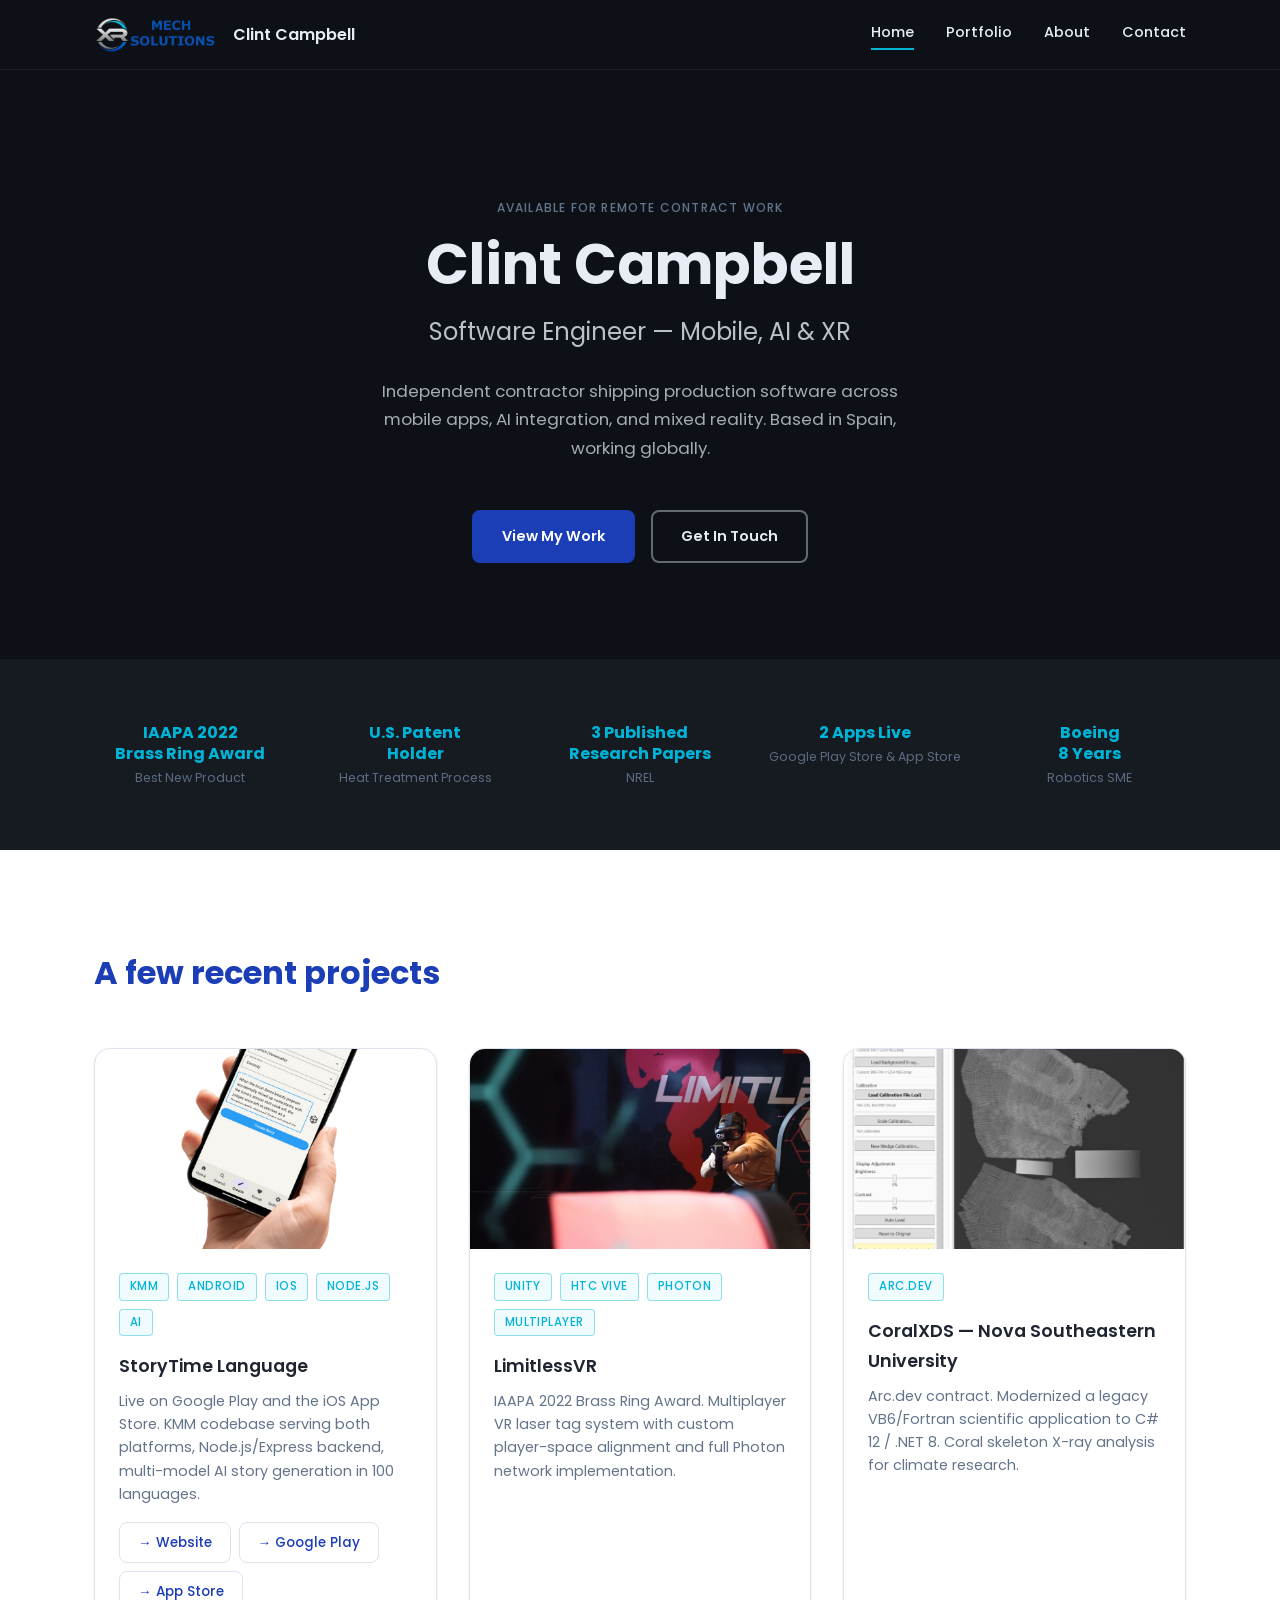
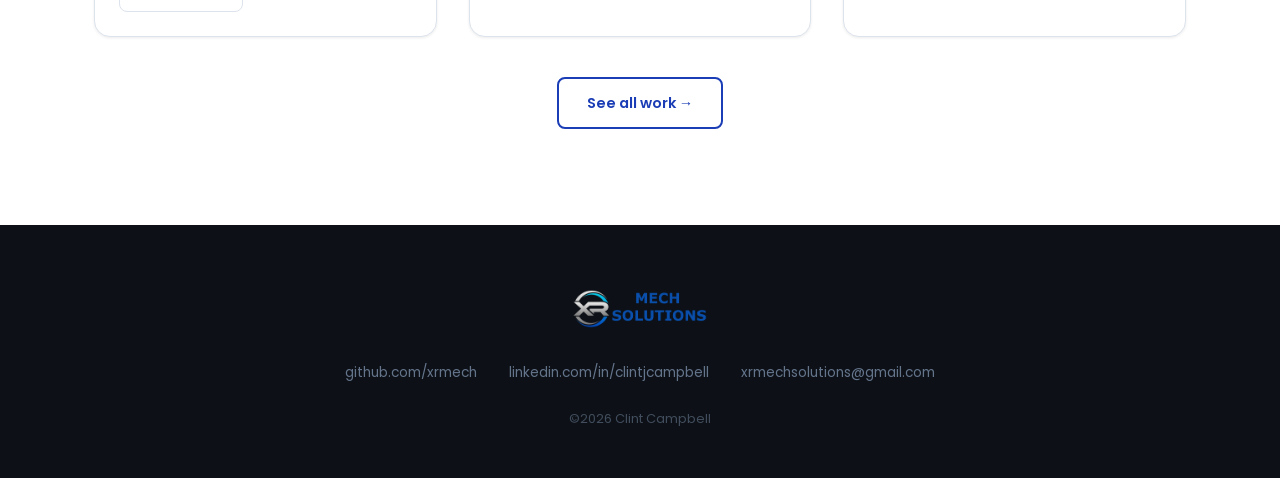
==== index.html @ f6079726 "Initial build — complete static portfolio site HTML, CSS, JS, and all images for xrmech.com portfoli" ====
<!DOCTYPE html>
<html lang="en">
<head>
  <meta charset="UTF-8">
  <meta name="viewport" content="width=device-width, initial-scale=1.0">
  <title>Clint Campbell — Software Engineer · Mobile, AI & XR</title>
  <meta name="description" content="Independent contractor specializing in mobile apps, AI integration, and mixed reality. Available for remote contract work.">
  <meta property="og:title" content="Clint Campbell — Software Engineer · Mobile, AI & XR">
  <meta property="og:description" content="Independent contractor shipping production software across mobile apps, AI integration, and mixed reality.">
  <meta property="og:type" content="website">
  <meta property="og:url" content="https://xrmech.com">
  <link rel="icon" type="image/png" href="images/XR Mech Logo 512512.png">
  <link rel="preconnect" href="https://fonts.googleapis.com">
  <link rel="preconnect" href="https://fonts.gstatic.com" crossorigin>
  <link href="https://fonts.googleapis.com/css2?family=Poppins:wght@400;500;600;700&display=swap" rel="stylesheet">
  <link rel="stylesheet" href="css/style.css">
</head>
<body>

  <!-- Nav -->
  <header class="site-header">
    <div class="container nav-inner">
      <a href="index.html" class="nav-brand">
        <img src="images/XR Mech Logo Transparent Long.png" alt="XR Mech" class="nav-logo">
        <span class="nav-brand-text">Clint Campbell</span>
      </a>
      <button class="nav-toggle" aria-label="Toggle navigation" aria-expanded="false">
        <span></span><span></span><span></span>
      </button>
      <nav class="nav-links" id="nav-links" aria-label="Main navigation">
        <a href="index.html" class="active">Home</a>
        <a href="portfolio.html">Portfolio</a>
        <a href="about.html">About</a>
        <a href="contact.html">Contact</a>
      </nav>
    </div>
  </header>

  <!-- Hero -->
  <section class="hero">
    <div class="container">
      <p class="hero-eyebrow">Available for Remote Contract Work</p>
      <h1>Clint Campbell</h1>
      <h2>Software Engineer — Mobile, AI &amp; XR</h2>
      <p class="hero-body">
        Independent contractor shipping production software across mobile apps,
        AI integration, and mixed reality. Based in Spain, working globally.
      </p>
      <div class="hero-ctas">
        <a href="portfolio.html" class="btn btn-primary">View My Work</a>
        <a href="contact.html" class="btn btn-outline-light">Get In Touch</a>
      </div>
    </div>
  </section>

  <!-- Proof Points -->
  <section class="proof-strip">
    <div class="container">
      <div class="proof-grid">
        <div class="proof-item">
          <div class="proof-value">IAAPA 2022<br>Brass Ring Award</div>
          <div class="proof-label">Best New Product</div>
        </div>
        <div class="proof-item">
          <div class="proof-value">U.S. Patent<br>Holder</div>
          <div class="proof-label">Heat Treatment Process</div>
        </div>
        <div class="proof-item">
          <div class="proof-value">3 Published<br>Research Papers</div>
          <div class="proof-label">NREL</div>
        </div>
        <div class="proof-item">
          <div class="proof-value">2 Apps Live</div>
          <div class="proof-label">Google Play Store &amp; App Store</div>
        </div>
        <div class="proof-item">
          <div class="proof-value">Boeing<br>8 Years</div>
          <div class="proof-label">Robotics SME</div>
        </div>
      </div>
    </div>
  </section>

  <!-- Featured Projects -->
  <section class="section">
    <div class="container">
      <h2 class="section-heading">A few recent projects</h2>
      <div class="cards-grid">

        <!-- Card 1: StoryTime Language -->
        <article class="card">
          <img src="images/storytime-screenshot.png" alt="StoryTime Language app showing Create a Story UI" class="card-img">
          <div class="card-body">
            <div class="tags">
              <span class="tag">KMM</span>
              <span class="tag">Android</span>
              <span class="tag">iOS</span>
              <span class="tag">Node.js</span>
              <span class="tag">AI</span>
            </div>
            <h3 class="card-title">StoryTime Language</h3>
            <p class="card-desc">
              Live on Google Play and the iOS App Store. KMM codebase serving both platforms,
              Node.js/Express backend, multi-model AI story generation in 100 languages.
            </p>
            <div class="card-links">
              <a href="https://storytimelanguage.com" target="_blank" rel="noopener" class="btn-demo">→ Website</a>
              <a href="https://play.google.com/store/apps/details?id=com.xrmech.storytimelanguage" target="_blank" rel="noopener" class="btn-demo">→ Google Play</a>
              <a href="https://apps.apple.com/app/storytime-language/id6740305574" target="_blank" rel="noopener" class="btn-demo">→ App Store</a>
            </div>
          </div>
        </article>

        <!-- Card 2: LimitlessVR -->
        <article class="card">
          <img src="images/limitless-vr-action.png" alt="LimitlessVR player aiming in HTC Vive headset" class="card-img">
          <div class="card-body">
            <div class="tags">
              <span class="tag">Unity</span>
              <span class="tag">HTC Vive</span>
              <span class="tag">Photon</span>
              <span class="tag">Multiplayer</span>
            </div>
            <h3 class="card-title">LimitlessVR</h3>
            <p class="card-desc">
              IAAPA 2022 Brass Ring Award. Multiplayer VR laser tag system with custom
              player-space alignment and full Photon network implementation.
            </p>
          </div>
        </article>

        <!-- Card 3: CoralXDS -->
        <article class="card">
          <img src="images/coralxds-screenshot.png" alt="CoralXDS WPF application showing coral X-ray analysis interface" class="card-img">
          <div class="card-body">
            <div class="tags">
              <span class="tag">Arc.dev</span>
            </div>
            <h3 class="card-title">CoralXDS — Nova Southeastern University</h3>
            <p class="card-desc">
              Arc.dev contract. Modernized a legacy VB6/Fortran scientific application
              to C# 12 / .NET 8. Coral skeleton X-ray analysis for climate research.
            </p>
          </div>
        </article>

      </div>
      <div style="text-align:center; margin-top: 40px;">
        <a href="portfolio.html" class="btn btn-secondary">See all work →</a>
      </div>
    </div>
  </section>

  <!-- Footer -->
  <footer class="site-footer">
    <div class="container">
      <img src="images/XR Mech Logo Transparent Long.png" alt="XR Mech" class="footer-logo">
      <div class="footer-links">
        <a href="https://github.com/xrmech" target="_blank" rel="noopener">github.com/xrmech</a>
        <a href="https://linkedin.com/in/clintjcampbell" target="_blank" rel="noopener">linkedin.com/in/clintjcampbell</a>
        <a href="mailto:xrmechsolutions@gmail.com">xrmechsolutions@gmail.com</a>
      </div>
      <p class="footer-copy">&copy;2026 Clint Campbell</p>
    </div>
  </footer>

  <script src="js/nav.js"></script>
</body>
</html>
---- css/style.css ----
/* ============================================================
   XRMech Website — css/style.css
   Single shared stylesheet. Pure CSS3, no preprocessors.
   ============================================================ */

/* ── Custom Properties ──────────────────────────────────────── */
:root {
  /* Brand */
  --brand-blue:   #1B3DB5;
  --brand-cyan:   #00B4D8;
  --brand-silver: #8B96A0;

  /* Dark surfaces */
  --color-dark:   #0D1117;
  --color-dark-2: #161B22;

  /* Light surfaces */
  --color-surface:     #FFFFFF;
  --color-surface-alt: #F0F5FB;

  /* Text */
  --color-text:        #1E2430;
  --color-text-muted:  #64748B;
  --color-text-light:  #E8EDF5;

  /* Accent */
  --color-accent:       #1B3DB5;
  --color-accent-hover: #152FA0;
  --color-highlight:    #00B4D8;

  /* Structural */
  --color-border: #DDE3EC;
  --color-shadow: rgba(13, 17, 23, 0.12);

  /* Typography */
  --font-main: 'Poppins', -apple-system, BlinkMacSystemFont, 'Segoe UI', sans-serif;

  /* Spacing */
  --space-1:   8px;
  --space-2:  16px;
  --space-3:  24px;
  --space-4:  32px;
  --space-6:  48px;
  --space-8:  64px;
  --space-12: 96px;
  --space-16: 128px;

  /* Layout */
  --max-width:  1140px;
  --nav-height: 70px;

  /* Radius */
  --radius-sm: 4px;
  --radius-md: 8px;
  --radius-lg: 16px;

  /* Shadows */
  --shadow-sm: 0 1px 3px rgba(13, 17, 23, 0.08);
  --shadow-md: 0 4px 16px rgba(13, 17, 23, 0.12);
  --shadow-lg: 0 8px 32px rgba(13, 17, 23, 0.16);
}

/* ── Reset ──────────────────────────────────────────────────── */
*, *::before, *::after { box-sizing: border-box; margin: 0; padding: 0; }
html { scroll-behavior: smooth; }
body {
  font-family: var(--font-main);
  font-size: 1rem;
  line-height: 1.7;
  color: var(--color-text);
  background: var(--color-surface);
}
img { max-width: 100%; height: auto; display: block; }
a { color: inherit; text-decoration: none; }
ul { list-style: none; }
button { cursor: pointer; border: none; background: none; font-family: inherit; }

/* ── Layout ─────────────────────────────────────────────────── */
.container {
  max-width: var(--max-width);
  margin: 0 auto;
  padding: 0 var(--space-3);
}
.section { padding: var(--space-12) 0; }
.section--alt { background: var(--color-surface-alt); }
.section--dark { background: var(--color-dark-2); }
.section-heading {
  font-size: 2rem;
  font-weight: 700;
  color: var(--color-accent);
  margin-bottom: var(--space-6);
}
.section-subheading {
  font-size: 1rem;
  color: var(--color-text-muted);
  margin-top: calc(-1 * var(--space-4));
  margin-bottom: var(--space-6);
}

/* ── Navigation ─────────────────────────────────────────────── */
.site-header {
  position: sticky;
  top: 0;
  z-index: 100;
  background: var(--color-dark);
  height: var(--nav-height);
  border-bottom: 1px solid rgba(255,255,255,0.06);
}
.nav-inner {
  display: flex;
  align-items: center;
  justify-content: space-between;
  height: var(--nav-height);
}
.nav-brand {
  display: flex;
  align-items: center;
  gap: var(--space-2);
  text-decoration: none;
}
.nav-logo { height: 36px; width: auto; }
.nav-brand-text {
  font-size: 1rem;
  font-weight: 600;
  color: var(--color-text-light);
  white-space: nowrap;
}
.nav-links {
  display: flex;
  align-items: center;
  gap: var(--space-4);
}
.nav-links a {
  font-size: 0.9rem;
  font-weight: 500;
  color: var(--color-text-light);
  padding-bottom: 3px;
  border-bottom: 2px solid transparent;
  transition: border-color 0.2s, color 0.2s;
}
.nav-links a:hover { color: var(--color-highlight); }
.nav-links a.active { border-bottom-color: var(--color-highlight); }

/* Hamburger */
.nav-toggle {
  display: none;
  flex-direction: column;
  justify-content: space-between;
  width: 24px;
  height: 18px;
  padding: 0;
}
.nav-toggle span {
  display: block;
  height: 2px;
  width: 100%;
  background: var(--color-text-light);
  border-radius: 2px;
  transition: transform 0.3s, opacity 0.3s;
}
.nav-toggle[aria-expanded="true"] span:nth-child(1) { transform: translateY(8px) rotate(45deg); }
.nav-toggle[aria-expanded="true"] span:nth-child(2) { opacity: 0; }
.nav-toggle[aria-expanded="true"] span:nth-child(3) { transform: translateY(-8px) rotate(-45deg); }

/* ── Hero ───────────────────────────────────────────────────── */
.hero {
  background: var(--color-dark);
  padding: var(--space-16) 0 var(--space-12);
  text-align: center;
}
.hero-eyebrow {
  font-size: 0.75rem;
  font-weight: 500;
  color: var(--color-text-muted);
  letter-spacing: 0.1em;
  text-transform: uppercase;
  margin-bottom: var(--space-2);
}
.hero h1 {
  font-size: 3.5rem;
  font-weight: 700;
  color: var(--color-text-light);
  line-height: 1.1;
  margin-bottom: var(--space-2);
}
.hero h2 {
  font-size: 1.5rem;
  font-weight: 400;
  color: rgba(232, 237, 245, 0.8);
  margin-bottom: var(--space-3);
}
.hero-body {
  font-size: 1.05rem;
  color: rgba(232, 237, 245, 0.7);
  max-width: 560px;
  margin: 0 auto var(--space-6);
}
.hero-ctas { display: flex; gap: var(--space-2); justify-content: center; flex-wrap: wrap; }

/* ── Buttons ────────────────────────────────────────────────── */
.btn {
  display: inline-block;
  font-size: 0.9rem;
  font-weight: 600;
  padding: 12px 28px;
  border-radius: var(--radius-md);
  transition: background 0.2s, color 0.2s, border-color 0.2s;
  text-decoration: none;
}
.btn-primary {
  background: var(--color-accent);
  color: #fff;
  border: 2px solid var(--color-accent);
}
.btn-primary:hover { background: var(--color-accent-hover); border-color: var(--color-accent-hover); }
.btn-secondary {
  background: transparent;
  color: var(--color-accent);
  border: 2px solid var(--color-accent);
}
.btn-secondary:hover { background: var(--color-accent); color: #fff; }
.btn-outline-light {
  background: transparent;
  color: var(--color-text-light);
  border: 2px solid rgba(232,237,245,0.4);
}
.btn-outline-light:hover { border-color: var(--color-highlight); color: var(--color-highlight); }
.btn-demo {
  display: inline-block;
  font-size: 0.85rem;
  font-weight: 500;
  color: var(--color-accent);
  border: 1px solid var(--color-border);
  padding: 8px 18px;
  border-radius: var(--radius-md);
  transition: border-color 0.2s, color 0.2s;
}
.btn-demo:hover { border-color: var(--color-accent); color: var(--color-accent-hover); }

/* ── Proof Points Strip ─────────────────────────────────────── */
.proof-strip {
  background: var(--color-dark-2);
  padding: var(--space-8) 0;
}
.proof-grid {
  display: flex;
  justify-content: space-around;
  gap: var(--space-4);
  flex-wrap: wrap;
}
.proof-item { text-align: center; flex: 1; min-width: 160px; }
.proof-value {
  font-size: 1rem;
  font-weight: 700;
  color: var(--color-highlight);
  line-height: 1.3;
}
.proof-label {
  font-size: 0.78rem;
  color: rgba(100, 116, 139, 0.9);
  margin-top: 4px;
  line-height: 1.4;
}

/* ── Tech Tags ──────────────────────────────────────────────── */
.tags { display: flex; flex-wrap: wrap; gap: var(--space-1); margin-bottom: var(--space-2); }
.tag {
  font-size: 0.72rem;
  font-weight: 500;
  color: var(--color-highlight);
  border: 1px solid rgba(0,180,216,0.4);
  background: rgba(0,180,216,0.06);
  padding: 3px 10px;
  border-radius: var(--radius-sm);
  text-transform: uppercase;
  letter-spacing: 0.04em;
}

/* ── Featured Cards (Home) ──────────────────────────────────── */
.cards-grid {
  display: grid;
  grid-template-columns: repeat(3, 1fr);
  gap: var(--space-4);
}
.card {
  background: var(--color-surface);
  border: 1px solid var(--color-border);
  border-radius: var(--radius-lg);
  overflow: hidden;
  box-shadow: var(--shadow-sm);
  transition: box-shadow 0.2s, border-color 0.2s;
  display: flex;
  flex-direction: column;
}
.card:hover { box-shadow: var(--shadow-md); border-color: var(--color-accent); }
.card-img { width: 100%; height: 200px; object-fit: cover; }
.card-img--placeholder {
  width: 100%;
  height: 200px;
  background: linear-gradient(135deg, var(--color-dark) 0%, var(--color-dark-2) 100%);
  display: flex;
  align-items: center;
  justify-content: center;
  flex-wrap: wrap;
  gap: var(--space-1);
  padding: var(--space-3);
}
.card-body { padding: var(--space-3); flex: 1; display: flex; flex-direction: column; }
.card-title { font-size: 1.1rem; font-weight: 600; color: var(--color-text); margin-bottom: var(--space-1); }
.card-desc { font-size: 0.9rem; color: var(--color-text-muted); line-height: 1.6; flex: 1; margin-bottom: var(--space-2); }
.card-links { display: flex; gap: var(--space-1); flex-wrap: wrap; margin-top: auto; }

/* ── Clients Strip ──────────────────────────────────────────── */
.clients-strip {
  background: var(--color-surface-alt);
  padding: var(--space-6) 0;
  text-align: center;
}
.clients-label {
  font-size: 0.75rem;
  font-weight: 500;
  color: var(--color-text-muted);
  letter-spacing: 0.1em;
  text-transform: uppercase;
  margin-bottom: var(--space-3);
}
.clients-row {
  display: flex;
  justify-content: center;
  align-items: center;
  gap: var(--space-8);
  flex-wrap: wrap;
}
.client-name {
  font-size: 1.1rem;
  font-weight: 600;
  color: var(--color-text-muted);
  letter-spacing: 0.03em;
}

/* ── Portfolio Entries ──────────────────────────────────────── */
.portfolio-entry {
  display: grid;
  grid-template-columns: 4fr 6fr;
  gap: var(--space-8);
  align-items: center;
  padding: var(--space-8) 0;
  border-bottom: 1px solid var(--color-border);
}
.portfolio-entry:last-child { border-bottom: none; }
.portfolio-entry--reverse { grid-template-columns: 6fr 4fr; }
.portfolio-entry--reverse .portfolio-media { order: 2; }
.portfolio-entry--reverse .portfolio-text { order: 1; }
.portfolio-media img {
  width: 100%;
  border-radius: var(--radius-lg);
  box-shadow: var(--shadow-md);
}
.portfolio-media--placeholder {
  width: 100%;
  min-height: 220px;
  background: linear-gradient(135deg, var(--color-dark) 0%, var(--color-dark-2) 100%);
  border-radius: var(--radius-lg);
  display: flex;
  align-items: center;
  justify-content: center;
  flex-wrap: wrap;
  gap: var(--space-1);
  padding: var(--space-4);
}
.portfolio-title { font-size: 1.4rem; font-weight: 700; color: var(--color-text); margin-bottom: 4px; }
.portfolio-subtitle {
  font-size: 0.85rem;
  font-weight: 500;
  color: var(--color-text-muted);
  margin-bottom: var(--space-2);
}
.portfolio-desc { font-size: 0.95rem; color: var(--color-text); margin-bottom: var(--space-3); }
.portfolio-links { display: flex; gap: var(--space-2); flex-wrap: wrap; }

/* ── About: Bio ─────────────────────────────────────────────── */
.bio-grid {
  display: grid;
  grid-template-columns: 1fr 2fr;
  gap: var(--space-8);
  align-items: start;
}
.bio-photo {
  width: 100%;
  border-radius: var(--radius-lg);
  box-shadow: var(--shadow-md);
}
.bio-name { font-size: 2rem; font-weight: 700; color: var(--color-accent); margin-bottom: var(--space-2); }
.bio-text p { font-size: 1rem; color: var(--color-text); margin-bottom: var(--space-2); }
.bio-links {
  margin-top: var(--space-3);
  display: flex;
  flex-direction: column;
  gap: 6px;
}
.bio-links a {
  font-size: 0.9rem;
  color: var(--color-accent);
  text-decoration: underline;
  text-underline-offset: 3px;
}
.bio-links a:hover { color: var(--color-accent-hover); }

/* ── Credentials ────────────────────────────────────────────── */
.credentials-grid {
  display: grid;
  grid-template-columns: repeat(2, 1fr);
  gap: var(--space-3);
}
.credential-item {
  display: flex;
  align-items: flex-start;
  gap: var(--space-2);
  padding: var(--space-3);
  background: var(--color-surface);
  border: 1px solid var(--color-border);
  border-radius: var(--radius-md);
}
.credential-icon { font-size: 1.4rem; flex-shrink: 0; }
.credential-text { font-size: 0.9rem; color: var(--color-text); line-height: 1.5; }

/* ── Skill Cards ────────────────────────────────────────────── */
.skills-grid {
  display: grid;
  grid-template-columns: repeat(3, 1fr);
  gap: var(--space-3);
}
.skill-card {
  background: var(--color-surface);
  border: 1px solid var(--color-border);
  border-radius: var(--radius-md);
  padding: var(--space-3);
  box-shadow: var(--shadow-sm);
  transition: box-shadow 0.2s, border-color 0.2s;
}
.skill-card:hover { box-shadow: var(--shadow-md); border-color: var(--color-accent); }
.skill-card-heading {
  font-size: 0.9rem;
  font-weight: 600;
  color: var(--color-accent);
  margin-bottom: var(--space-1);
}
.skill-card-list { font-size: 0.85rem; color: var(--color-text-muted); line-height: 1.8; }

/* ── Available For ──────────────────────────────────────────── */
.available-list { list-style: none; }
.available-list li {
  padding: var(--space-2) 0;
  border-bottom: 1px solid var(--color-border);
  font-size: 0.95rem;
  color: var(--color-text);
  padding-left: var(--space-3);
  position: relative;
}
.available-list li::before {
  content: '→';
  color: var(--color-highlight);
  position: absolute;
  left: 0;
  font-weight: 600;
}
.available-list li:last-child { border-bottom: none; }

/* ── Contact ────────────────────────────────────────────────── */
.contact-grid {
  display: grid;
  grid-template-columns: 1fr 1.4fr;
  gap: var(--space-8);
  align-items: start;
}
.contact-info h2 {
  font-size: 2rem;
  font-weight: 700;
  color: var(--color-accent);
  margin-bottom: var(--space-3);
}
.contact-info p { font-size: 0.95rem; color: var(--color-text); margin-bottom: var(--space-2); }
.contact-details { margin-top: var(--space-4); display: flex; flex-direction: column; gap: var(--space-1); }
.contact-details a {
  font-size: 0.9rem;
  color: var(--color-accent);
  text-decoration: underline;
  text-underline-offset: 3px;
}
.contact-details a:hover { color: var(--color-accent-hover); }

/* Form */
.contact-form { display: flex; flex-direction: column; gap: var(--space-2); }
.form-group { display: flex; flex-direction: column; gap: 6px; }
.form-group label { font-size: 0.85rem; font-weight: 500; color: var(--color-text); }
.form-group input,
.form-group textarea {
  font-family: var(--font-main);
  font-size: 0.95rem;
  color: var(--color-text);
  background: var(--color-surface);
  border: 1px solid var(--color-border);
  border-radius: var(--radius-md);
  padding: 10px 14px;
  transition: border-color 0.2s, box-shadow 0.2s;
  width: 100%;
}
.form-group input:focus,
.form-group textarea:focus {
  outline: none;
  border-color: var(--color-highlight);
  box-shadow: 0 0 0 3px rgba(0,180,216,0.12);
}
.form-group textarea { resize: vertical; min-height: 140px; }
.form-submit { margin-top: var(--space-1); }
.form-submit .btn-primary { width: 100%; justify-content: center; text-align: center; }

/* ── Contact CTA ────────────────────────────────────────────── */
.contact-cta { display: flex; flex-direction: column; gap: var(--space-3); justify-content: center; }
.contact-cta-desc { font-size: 0.95rem; color: var(--color-text-muted); }
.contact-cta-btn { align-self: flex-start; font-size: 1rem; padding: 14px 36px; }
.contact-cta-note { font-size: 0.85rem; color: var(--color-text-muted); }
.contact-cta-note a { color: var(--color-accent); text-decoration: underline; text-underline-offset: 3px; }
.contact-cta-note a:hover { color: var(--color-accent-hover); }

/* ── Footer ─────────────────────────────────────────────────── */
.site-footer {
  background: var(--color-dark);
  padding: var(--space-8) 0 var(--space-6);
  text-align: center;
}
.footer-logo { height: 40px; width: auto; margin: 0 auto var(--space-4); }
.footer-links {
  display: flex;
  justify-content: center;
  gap: var(--space-4);
  flex-wrap: wrap;
  margin-bottom: var(--space-3);
}
.footer-links a {
  font-size: 0.85rem;
  color: var(--color-text-muted);
  transition: color 0.2s;
}
.footer-links a:hover { color: var(--color-highlight); }
.footer-copy { font-size: 0.8rem; color: rgba(100,116,139,0.6); }

/* ── Page Header ────────────────────────────────────────────── */
.page-header {
  background: var(--color-dark);
  padding: var(--space-8) 0 var(--space-6);
}
.page-header h1 {
  font-size: 2.5rem;
  font-weight: 700;
  color: var(--color-text-light);
  margin-bottom: var(--space-1);
}
.page-header p { font-size: 1rem; color: rgba(232,237,245,0.7); }

/* ── Success Page ───────────────────────────────────────────── */
.success-section {
  min-height: 60vh;
  display: flex;
  align-items: center;
  justify-content: center;
  text-align: center;
  padding: var(--space-12) var(--space-3);
}
.success-section h1 { font-size: 2rem; font-weight: 700; color: var(--color-accent); margin-bottom: var(--space-2); }
.success-section p { font-size: 1rem; color: var(--color-text-muted); margin-bottom: var(--space-4); }

/* ── Responsive ─────────────────────────────────────────────── */
@media (max-width: 1279px) {
  .cards-grid { grid-template-columns: repeat(2, 1fr); }
  .skills-grid { grid-template-columns: repeat(2, 1fr); }
}

@media (max-width: 767px) {
  :root { --space-12: 64px; --space-8: 48px; }

  /* Nav mobile */
  .nav-toggle { display: flex; }
  .nav-links {
    display: none;
    position: absolute;
    top: var(--nav-height);
    left: 0;
    right: 0;
    background: var(--color-dark);
    flex-direction: column;
    padding: var(--space-3);
    gap: var(--space-2);
    border-bottom: 1px solid rgba(255,255,255,0.08);
  }
  .nav-links.is-open { display: flex; }
  .site-header { position: relative; }

  /* Hero */
  .hero h1 { font-size: 2.4rem; }
  .hero h2 { font-size: 1.15rem; }

  /* Proof strip */
  .proof-grid { justify-content: center; }
  .proof-item { min-width: 140px; flex: 0 0 45%; }

  /* Cards */
  .cards-grid { grid-template-columns: 1fr; }

  /* Portfolio */
  .portfolio-entry,
  .portfolio-entry--reverse {
    grid-template-columns: 1fr;
  }
  .portfolio-entry--reverse .portfolio-media { order: 0; }
  .portfolio-entry--reverse .portfolio-text { order: 1; }

  /* About */
  .bio-grid { grid-template-columns: 1fr; }
  .bio-photo { max-width: 280px; }
  .credentials-grid { grid-template-columns: 1fr; }
  .skills-grid { grid-template-columns: 1fr; }

  /* Contact */
  .contact-grid { grid-template-columns: 1fr; }

  /* Clients */
  .clients-row { gap: var(--space-4); }

  /* Page header */
  .page-header h1 { font-size: 1.8rem; }
}
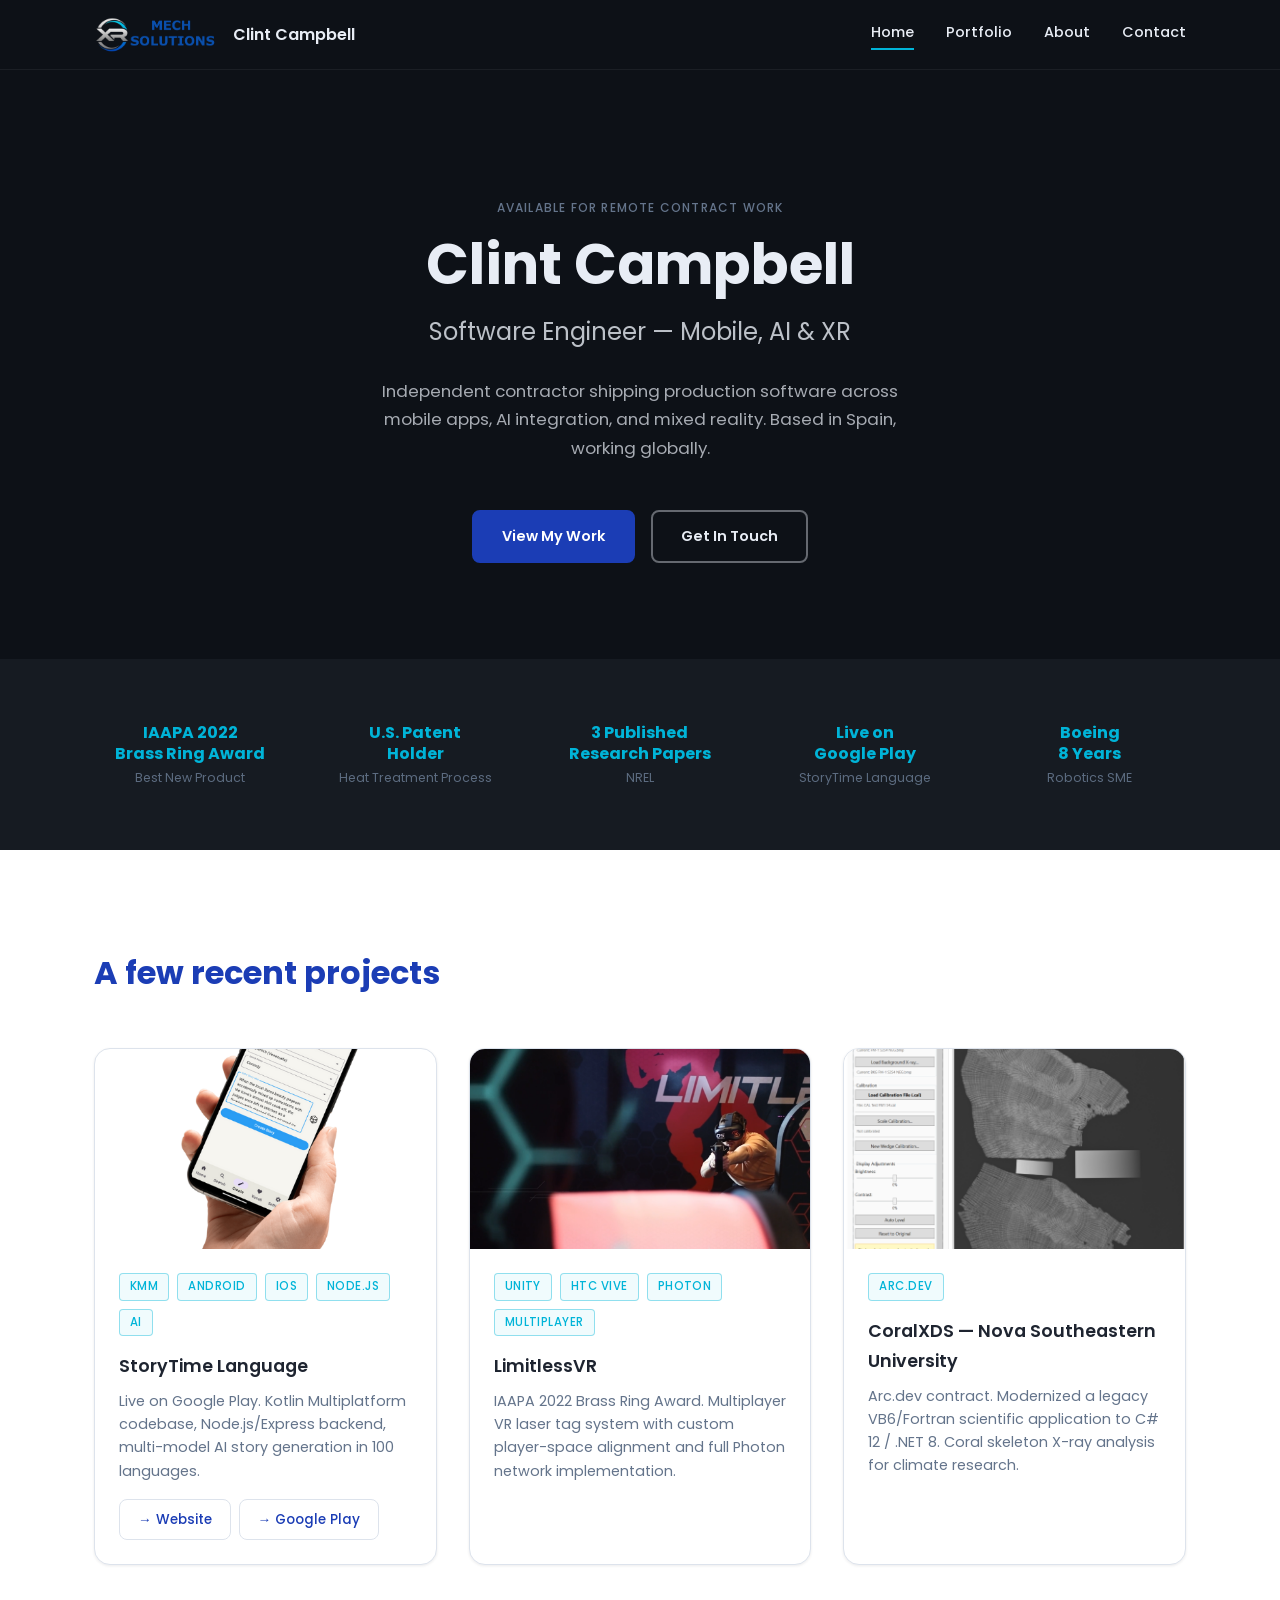
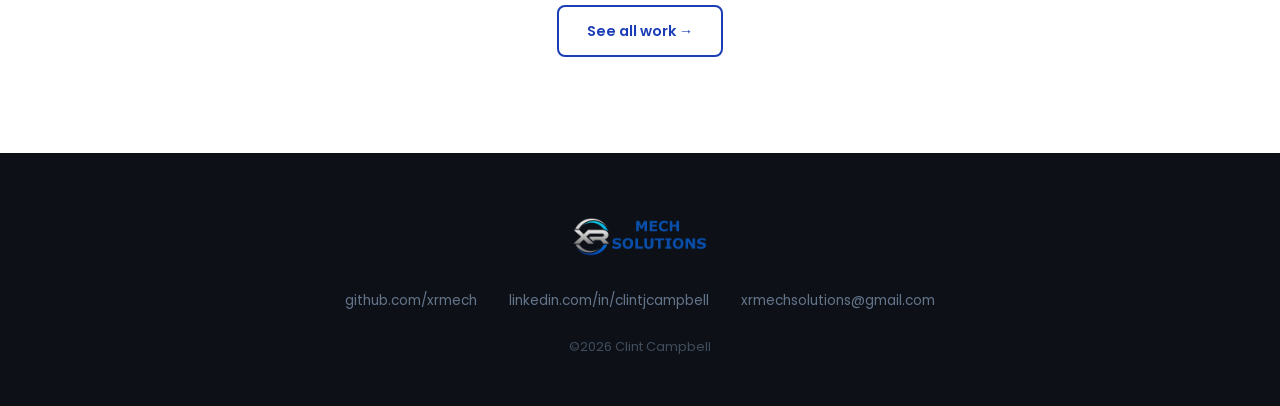
==== commit 364502f9: "Drop App Store claims; StoryTime is Google Play only The iOS build is paused, so the App Store butto" ====
--- a/index.html
+++ b/index.html
@@ -8,7 +8,7 @@
   <meta property="og:title" content="Clint Campbell — Software Engineer · Mobile, AI & XR">
   <meta property="og:description" content="Independent contractor shipping production software across mobile apps, AI integration, and mixed reality.">
   <meta property="og:type" content="website">
-  <meta property="og:url" content="https://xrmech.com">
+  <meta property="og:url" content="https://xrmech.github.io/">
   <link rel="icon" type="image/png" href="images/XR Mech Logo 512512.png">
   <link rel="preconnect" href="https://fonts.googleapis.com">
   <link rel="preconnect" href="https://fonts.gstatic.com" crossorigin>
@@ -70,8 +70,8 @@
           <div class="proof-label">NREL</div>
         </div>
         <div class="proof-item">
-          <div class="proof-value">2 Apps Live</div>
-          <div class="proof-label">Google Play Store &amp; App Store</div>
+          <div class="proof-value">Live on<br>Google Play</div>
+          <div class="proof-label">StoryTime Language</div>
         </div>
         <div class="proof-item">
           <div class="proof-value">Boeing<br>8 Years</div>
@@ -100,13 +100,12 @@
             </div>
             <h3 class="card-title">StoryTime Language</h3>
             <p class="card-desc">
-              Live on Google Play and the iOS App Store. KMM codebase serving both platforms,
+              Live on Google Play. Kotlin Multiplatform codebase,
               Node.js/Express backend, multi-model AI story generation in 100 languages.
             </p>
             <div class="card-links">
               <a href="https://storytimelanguage.com" target="_blank" rel="noopener" class="btn-demo">→ Website</a>
               <a href="https://play.google.com/store/apps/details?id=com.xrmech.storytimelanguage" target="_blank" rel="noopener" class="btn-demo">→ Google Play</a>
-              <a href="https://apps.apple.com/app/storytime-language/id6740305574" target="_blank" rel="noopener" class="btn-demo">→ App Store</a>
             </div>
           </div>
         </article>
--- a/css/style.css
+++ b/css/style.css
@@ -446,6 +446,36 @@
   margin-bottom: var(--space-1);
 }
 .skill-card-list { font-size: 0.85rem; color: var(--color-text-muted); line-height: 1.8; }
+
+/* ── Side Projects ──────────────────────────────────────────── */
+.side-projects-grid {
+  display: grid;
+  grid-template-columns: repeat(2, 1fr);
+  gap: var(--space-4);
+}
+.side-project-card {
+  background: var(--color-surface);
+  border: 1px solid var(--color-border);
+  border-radius: var(--radius-md);
+  padding: var(--space-4);
+  box-shadow: var(--shadow-sm);
+  transition: box-shadow 0.2s, border-color 0.2s;
+  display: flex;
+  flex-direction: column;
+  gap: var(--space-2);
+}
+.side-project-card:hover { box-shadow: var(--shadow-md); border-color: var(--color-accent); }
+.side-project-title {
+  font-size: 1rem;
+  font-weight: 600;
+  color: var(--color-accent);
+}
+.side-project-desc {
+  font-size: 0.88rem;
+  color: var(--color-text-muted);
+  line-height: 1.7;
+  flex: 1;
+}
 
 /* ── Available For ──────────────────────────────────────────── */
 .available-list { list-style: none; }
@@ -621,6 +651,9 @@
   .credentials-grid { grid-template-columns: 1fr; }
   .skills-grid { grid-template-columns: 1fr; }
 
+  /* Side projects */
+  .side-projects-grid { grid-template-columns: 1fr; }
+
   /* Contact */
   .contact-grid { grid-template-columns: 1fr; }
 
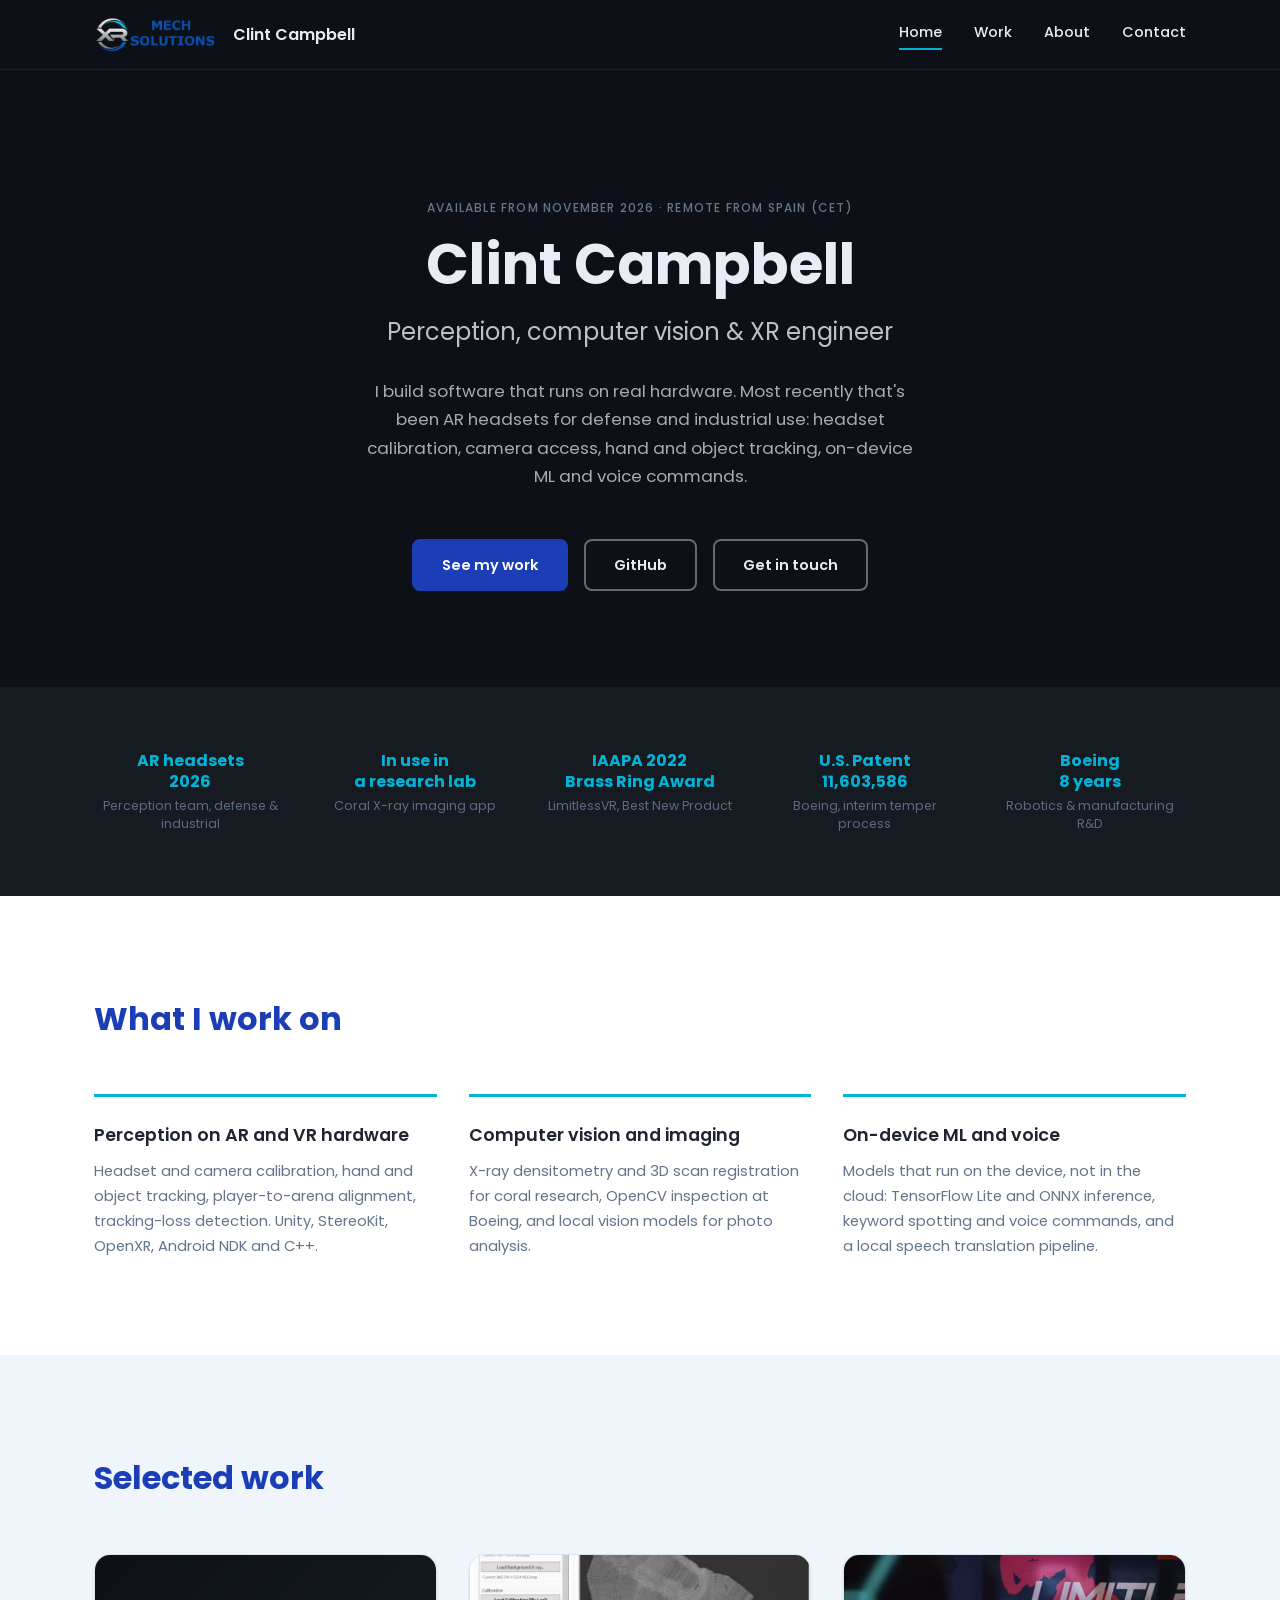
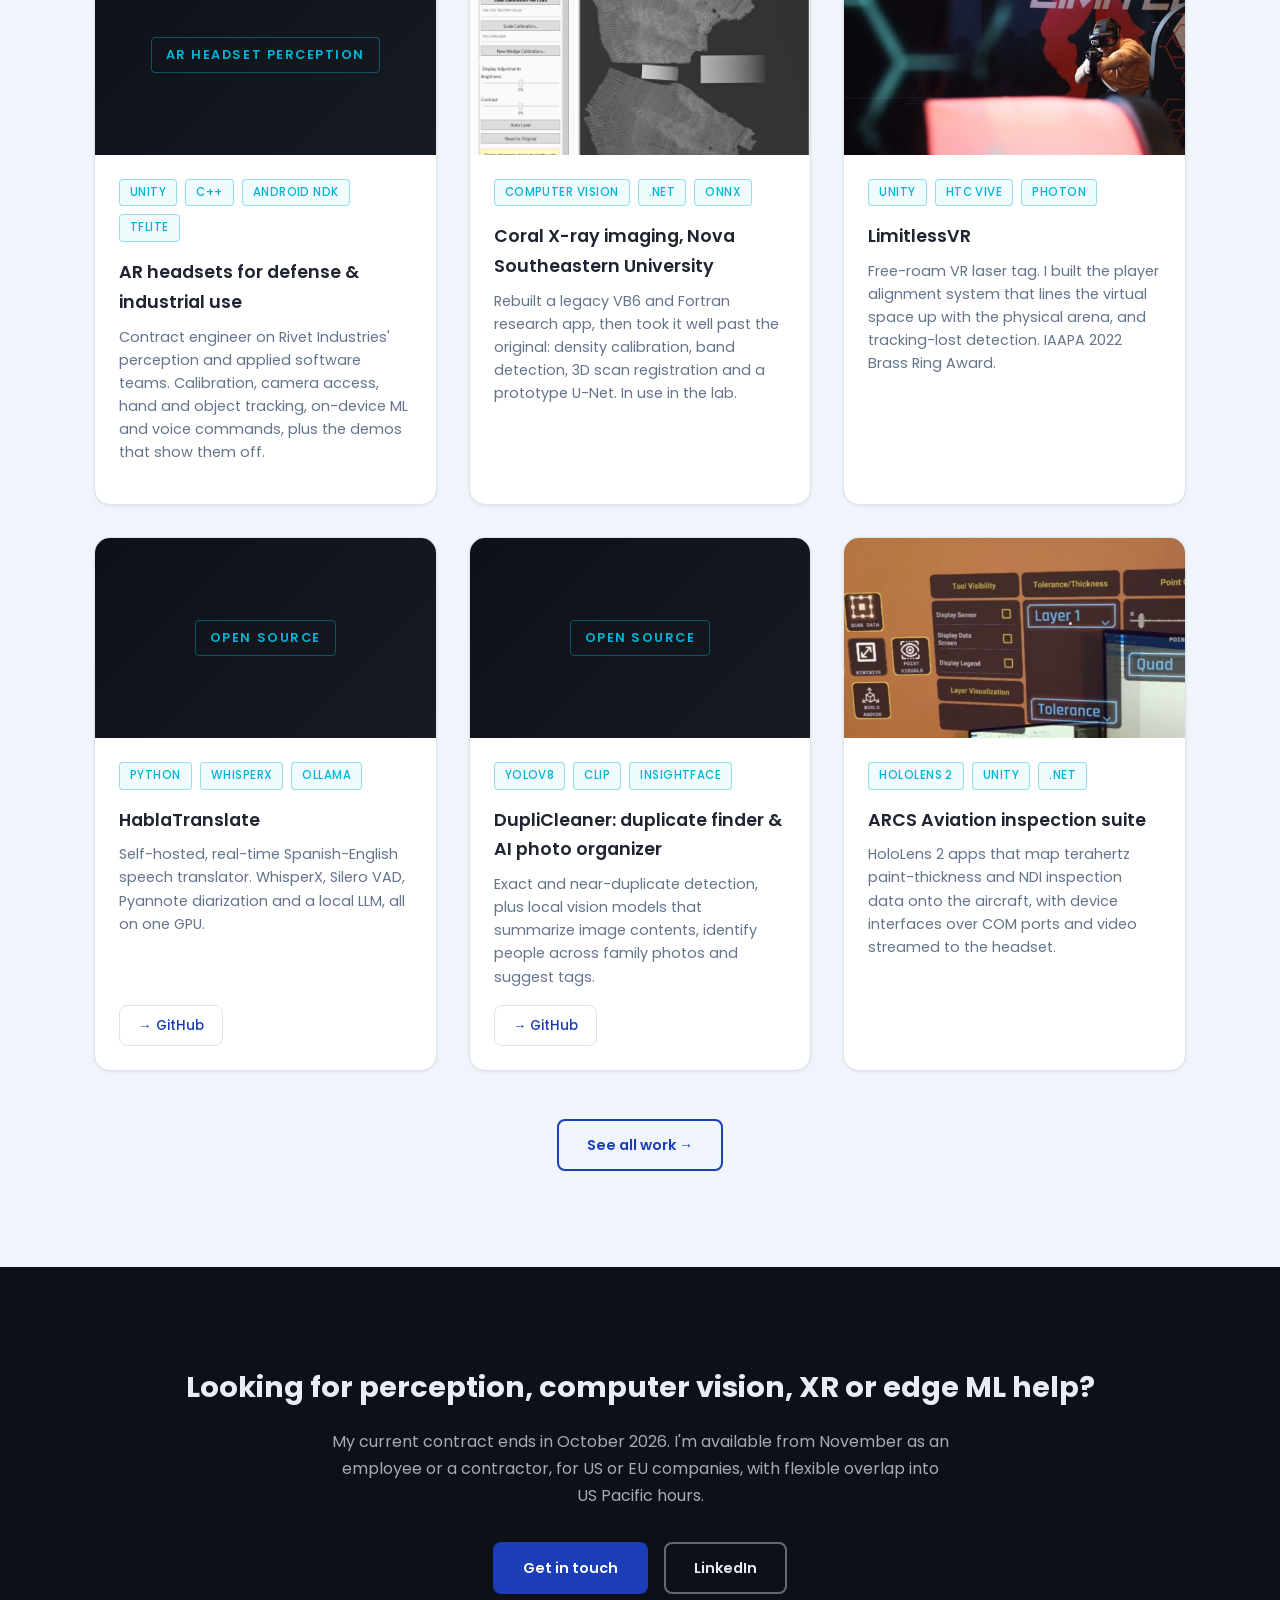
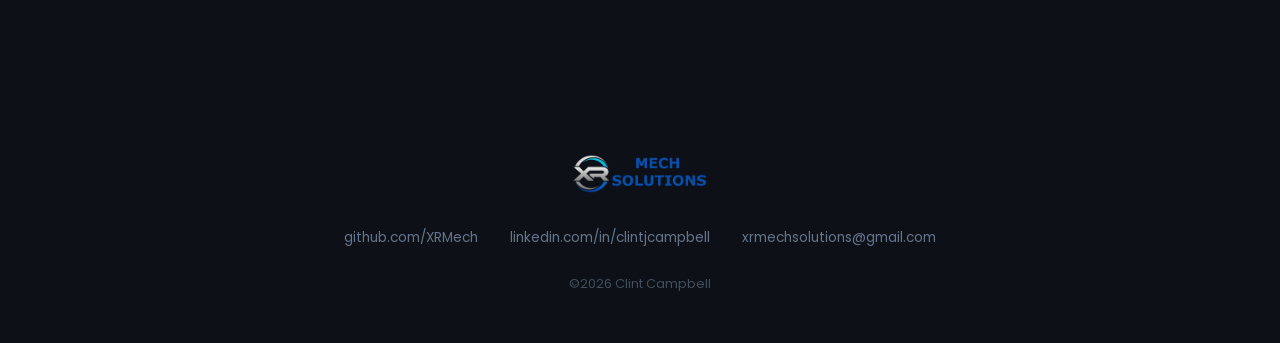
==== commit 44c25342: "Rebuild the portfolio around perception, CV and XR work Home leads with the AR headset, imaging and " ====
--- a/index.html
+++ b/index.html
@@ -3,10 +3,10 @@
 <head>
   <meta charset="UTF-8">
   <meta name="viewport" content="width=device-width, initial-scale=1.0">
-  <title>Clint Campbell — Software Engineer · Mobile, AI & XR</title>
-  <meta name="description" content="Independent contractor specializing in mobile apps, AI integration, and mixed reality. Available for remote contract work.">
-  <meta property="og:title" content="Clint Campbell — Software Engineer · Mobile, AI & XR">
-  <meta property="og:description" content="Independent contractor shipping production software across mobile apps, AI integration, and mixed reality.">
+  <title>Clint Campbell · Perception, Computer Vision &amp; XR Engineer</title>
+  <meta name="description" content="I build software that runs on real hardware: AR headset perception, computer vision, and on-device ML. Available from November 2026, remote from Spain (CET).">
+  <meta property="og:title" content="Clint Campbell · Perception, Computer Vision &amp; XR Engineer">
+  <meta property="og:description" content="AR headset perception, computer vision and on-device ML. Available from November 2026, remote.">
   <meta property="og:type" content="website">
   <meta property="og:url" content="https://xrmech.github.io/">
   <link rel="icon" type="image/png" href="images/XR Mech Logo 512512.png">
@@ -29,7 +29,7 @@
       </button>
       <nav class="nav-links" id="nav-links" aria-label="Main navigation">
         <a href="index.html" class="active">Home</a>
-        <a href="portfolio.html">Portfolio</a>
+        <a href="portfolio.html">Work</a>
         <a href="about.html">About</a>
         <a href="contact.html">Contact</a>
       </nav>
@@ -39,16 +39,18 @@
   <!-- Hero -->
   <section class="hero">
     <div class="container">
-      <p class="hero-eyebrow">Available for Remote Contract Work</p>
+      <p class="hero-eyebrow">Available from November 2026 · Remote from Spain (CET)</p>
       <h1>Clint Campbell</h1>
-      <h2>Software Engineer — Mobile, AI &amp; XR</h2>
+      <h2>Perception, computer vision &amp; XR engineer</h2>
       <p class="hero-body">
-        Independent contractor shipping production software across mobile apps,
-        AI integration, and mixed reality. Based in Spain, working globally.
+        I build software that runs on real hardware. Most recently that's been AR headsets
+        for defense and industrial use: headset calibration, camera access, hand and object
+        tracking, on-device ML and voice commands.
       </p>
       <div class="hero-ctas">
-        <a href="portfolio.html" class="btn btn-primary">View My Work</a>
-        <a href="contact.html" class="btn btn-outline-light">Get In Touch</a>
+        <a href="portfolio.html" class="btn btn-primary">See my work</a>
+        <a href="https://github.com/XRMech" target="_blank" rel="noopener" class="btn btn-outline-light">GitHub</a>
+        <a href="contact.html" class="btn btn-outline-light">Get in touch</a>
       </div>
     </div>
   </section>
@@ -58,94 +60,198 @@
     <div class="container">
       <div class="proof-grid">
         <div class="proof-item">
+          <div class="proof-value">AR headsets<br>2026</div>
+          <div class="proof-label">Perception team, defense &amp; industrial</div>
+        </div>
+        <div class="proof-item">
+          <div class="proof-value">In use in<br>a research lab</div>
+          <div class="proof-label">Coral X-ray imaging app</div>
+        </div>
+        <div class="proof-item">
           <div class="proof-value">IAAPA 2022<br>Brass Ring Award</div>
-          <div class="proof-label">Best New Product</div>
-        </div>
-        <div class="proof-item">
-          <div class="proof-value">U.S. Patent<br>Holder</div>
-          <div class="proof-label">Heat Treatment Process</div>
-        </div>
-        <div class="proof-item">
-          <div class="proof-value">3 Published<br>Research Papers</div>
-          <div class="proof-label">NREL</div>
-        </div>
-        <div class="proof-item">
-          <div class="proof-value">Live on<br>Google Play</div>
-          <div class="proof-label">StoryTime Language</div>
-        </div>
-        <div class="proof-item">
-          <div class="proof-value">Boeing<br>8 Years</div>
-          <div class="proof-label">Robotics SME</div>
-        </div>
-      </div>
-    </div>
-  </section>
-
-  <!-- Featured Projects -->
+          <div class="proof-label">LimitlessVR, Best New Product</div>
+        </div>
+        <div class="proof-item">
+          <div class="proof-value">U.S. Patent<br>11,603,586</div>
+          <div class="proof-label">Boeing, interim temper process</div>
+        </div>
+        <div class="proof-item">
+          <div class="proof-value">Boeing<br>8 years</div>
+          <div class="proof-label">Robotics &amp; manufacturing R&amp;D</div>
+        </div>
+      </div>
+    </div>
+  </section>
+
+  <!-- What I work on -->
   <section class="section">
     <div class="container">
-      <h2 class="section-heading">A few recent projects</h2>
+      <h2 class="section-heading">What I work on</h2>
+      <div class="focus-grid">
+        <div class="focus-card">
+          <h3 class="focus-title">Perception on AR and VR hardware</h3>
+          <p class="focus-desc">
+            Headset and camera calibration, hand and object tracking, player-to-arena
+            alignment, tracking-loss detection. Unity, StereoKit, OpenXR, Android NDK and C++.
+          </p>
+        </div>
+        <div class="focus-card">
+          <h3 class="focus-title">Computer vision and imaging</h3>
+          <p class="focus-desc">
+            X-ray densitometry and 3D scan registration for coral research, OpenCV
+            inspection at Boeing, and local vision models for photo analysis.
+          </p>
+        </div>
+        <div class="focus-card">
+          <h3 class="focus-title">On-device ML and voice</h3>
+          <p class="focus-desc">
+            Models that run on the device, not in the cloud: TensorFlow Lite and ONNX
+            inference, keyword spotting and voice commands, and a local speech
+            translation pipeline.
+          </p>
+        </div>
+      </div>
+    </div>
+  </section>
+
+  <!-- Featured Work -->
+  <section class="section section--alt">
+    <div class="container">
+      <h2 class="section-heading">Selected work</h2>
       <div class="cards-grid">
 
-        <!-- Card 1: StoryTime Language -->
-        <article class="card">
-          <img src="images/storytime-screenshot.png" alt="StoryTime Language app showing Create a Story UI" class="card-img">
-          <div class="card-body">
-            <div class="tags">
-              <span class="tag">KMM</span>
-              <span class="tag">Android</span>
-              <span class="tag">iOS</span>
-              <span class="tag">Node.js</span>
-              <span class="tag">AI</span>
-            </div>
-            <h3 class="card-title">StoryTime Language</h3>
-            <p class="card-desc">
-              Live on Google Play. Kotlin Multiplatform codebase,
-              Node.js/Express backend, multi-model AI story generation in 100 languages.
-            </p>
-            <div class="card-links">
-              <a href="https://storytimelanguage.com" target="_blank" rel="noopener" class="btn-demo">→ Website</a>
-              <a href="https://play.google.com/store/apps/details?id=com.xrmech.storytimelanguage" target="_blank" rel="noopener" class="btn-demo">→ Google Play</a>
-            </div>
-          </div>
-        </article>
-
-        <!-- Card 2: LimitlessVR -->
-        <article class="card">
-          <img src="images/limitless-vr-action.png" alt="LimitlessVR player aiming in HTC Vive headset" class="card-img">
+        <article class="card">
+          <div class="card-img card-img--placeholder">
+            <span class="placeholder-label">AR headset perception</span>
+          </div>
+          <div class="card-body">
+            <div class="tags">
+              <span class="tag">Unity</span>
+              <span class="tag">C++</span>
+              <span class="tag">Android NDK</span>
+              <span class="tag">TFLite</span>
+            </div>
+            <h3 class="card-title">AR headsets for defense &amp; industrial use</h3>
+            <p class="card-desc">
+              Contract engineer on Rivet Industries' perception and applied software teams.
+              Calibration, camera access, hand and object tracking, on-device ML and voice
+              commands, plus the demos that show them off.
+            </p>
+          </div>
+        </article>
+
+        <article class="card">
+          <img src="images/coralxds-screenshot.png" alt="Coral X-ray analysis app showing a coral slab X-ray and analysis panels" class="card-img">
+          <div class="card-body">
+            <div class="tags">
+              <span class="tag">Computer Vision</span>
+              <span class="tag">.NET</span>
+              <span class="tag">ONNX</span>
+            </div>
+            <h3 class="card-title">Coral X-ray imaging, Nova Southeastern University</h3>
+            <p class="card-desc">
+              Rebuilt a legacy VB6 and Fortran research app, then took it well past the
+              original: density calibration, band detection, 3D scan registration and a
+              prototype U-Net. In use in the lab.
+            </p>
+          </div>
+        </article>
+
+        <article class="card">
+          <img src="images/limitless-vr-action.png" alt="LimitlessVR player aiming in an HTC Vive headset" class="card-img">
           <div class="card-body">
             <div class="tags">
               <span class="tag">Unity</span>
               <span class="tag">HTC Vive</span>
               <span class="tag">Photon</span>
-              <span class="tag">Multiplayer</span>
             </div>
             <h3 class="card-title">LimitlessVR</h3>
             <p class="card-desc">
-              IAAPA 2022 Brass Ring Award. Multiplayer VR laser tag system with custom
-              player-space alignment and full Photon network implementation.
-            </p>
-          </div>
-        </article>
-
-        <!-- Card 3: CoralXDS -->
-        <article class="card">
-          <img src="images/coralxds-screenshot.png" alt="CoralXDS WPF application showing coral X-ray analysis interface" class="card-img">
-          <div class="card-body">
-            <div class="tags">
-              <span class="tag">Arc.dev</span>
-            </div>
-            <h3 class="card-title">CoralXDS — Nova Southeastern University</h3>
-            <p class="card-desc">
-              Arc.dev contract. Modernized a legacy VB6/Fortran scientific application
-              to C# 12 / .NET 8. Coral skeleton X-ray analysis for climate research.
-            </p>
-          </div>
-        </article>
-
-      </div>
-      <div style="text-align:center; margin-top: 40px;">
+              Free-roam VR laser tag. I built the player alignment system that lines the
+              virtual space up with the physical arena, and tracking-lost detection.
+              IAAPA 2022 Brass Ring Award.
+            </p>
+          </div>
+        </article>
+
+        <article class="card">
+          <div class="card-img card-img--placeholder">
+            <span class="placeholder-label">Open source</span>
+          </div>
+          <div class="card-body">
+            <div class="tags">
+              <span class="tag">Python</span>
+              <span class="tag">WhisperX</span>
+              <span class="tag">Ollama</span>
+            </div>
+            <h3 class="card-title">HablaTranslate</h3>
+            <p class="card-desc">
+              Self-hosted, real-time Spanish-English speech translator. WhisperX, Silero VAD,
+              Pyannote diarization and a local LLM, all on one GPU.
+            </p>
+            <div class="card-links">
+              <a href="https://github.com/XRMechSolutions/HablaTranslate" target="_blank" rel="noopener" class="btn-demo">→ GitHub</a>
+            </div>
+          </div>
+        </article>
+
+        <article class="card">
+          <div class="card-img card-img--placeholder">
+            <span class="placeholder-label">Open source</span>
+          </div>
+          <div class="card-body">
+            <div class="tags">
+              <span class="tag">YOLOv8</span>
+              <span class="tag">CLIP</span>
+              <span class="tag">InsightFace</span>
+            </div>
+            <h3 class="card-title">DupliCleaner: duplicate finder &amp; AI photo organizer</h3>
+            <p class="card-desc">
+              Exact and near-duplicate detection, plus local vision models that summarize
+              image contents, identify people across family photos and suggest tags.
+            </p>
+            <div class="card-links">
+              <a href="https://github.com/XRMechSolutions/NAS-Duplicate-Cleanup-Tool" target="_blank" rel="noopener" class="btn-demo">→ GitHub</a>
+            </div>
+          </div>
+        </article>
+
+        <article class="card">
+          <img src="images/arcs-aviation-1.png" alt="HoloLens 2 view showing floating inspection panels" class="card-img">
+          <div class="card-body">
+            <div class="tags">
+              <span class="tag">HoloLens 2</span>
+              <span class="tag">Unity</span>
+              <span class="tag">.NET</span>
+            </div>
+            <h3 class="card-title">ARCS Aviation inspection suite</h3>
+            <p class="card-desc">
+              HoloLens 2 apps that map terahertz paint-thickness and NDI inspection data
+              onto the aircraft, with device interfaces over COM ports and video streamed
+              to the headset.
+            </p>
+          </div>
+        </article>
+
+      </div>
+      <div class="center-cta">
         <a href="portfolio.html" class="btn btn-secondary">See all work →</a>
+      </div>
+    </div>
+  </section>
+
+  <!-- Closing CTA -->
+  <section class="cta-band">
+    <div class="container">
+      <h2>Looking for perception, computer vision, XR or edge ML help?</h2>
+      <p>
+        My current contract ends in October 2026. I'm available from November as an
+        employee or a contractor, for US or EU companies, with flexible overlap into
+        US Pacific hours.
+      </p>
+      <div class="hero-ctas">
+        <a href="contact.html" class="btn btn-primary">Get in touch</a>
+        <a href="https://www.linkedin.com/in/clintjcampbell" target="_blank" rel="noopener" class="btn btn-outline-light">LinkedIn</a>
       </div>
     </div>
   </section>
@@ -155,8 +261,8 @@
     <div class="container">
       <img src="images/XR Mech Logo Transparent Long.png" alt="XR Mech" class="footer-logo">
       <div class="footer-links">
-        <a href="https://github.com/xrmech" target="_blank" rel="noopener">github.com/xrmech</a>
-        <a href="https://linkedin.com/in/clintjcampbell" target="_blank" rel="noopener">linkedin.com/in/clintjcampbell</a>
+        <a href="https://github.com/XRMech" target="_blank" rel="noopener">github.com/XRMech</a>
+        <a href="https://www.linkedin.com/in/clintjcampbell" target="_blank" rel="noopener">linkedin.com/in/clintjcampbell</a>
         <a href="mailto:xrmechsolutions@gmail.com">xrmechsolutions@gmail.com</a>
       </div>
       <p class="footer-copy">&copy;2026 Clint Campbell</p>
--- a/css/style.css
+++ b/css/style.css
@@ -599,6 +599,90 @@
 }
 .success-section h1 { font-size: 2rem; font-weight: 700; color: var(--color-accent); margin-bottom: var(--space-2); }
 .success-section p { font-size: 1rem; color: var(--color-text-muted); margin-bottom: var(--space-4); }
+
+/* ── Focus Areas (Home) ─────────────────────────────────────── */
+.focus-grid {
+  display: grid;
+  grid-template-columns: repeat(3, 1fr);
+  gap: var(--space-4);
+}
+.focus-card {
+  border-top: 3px solid var(--color-highlight);
+  padding-top: var(--space-3);
+}
+.focus-title { font-size: 1.1rem; font-weight: 600; color: var(--color-text); margin-bottom: var(--space-1); }
+.focus-desc { font-size: 0.92rem; color: var(--color-text-muted); }
+
+/* Placeholder label for cards without a public image */
+.placeholder-label {
+  font-size: 0.8rem;
+  font-weight: 600;
+  letter-spacing: 0.12em;
+  text-transform: uppercase;
+  color: var(--color-highlight);
+  border: 1px solid rgba(0,180,216,0.4);
+  padding: 6px 14px;
+  border-radius: var(--radius-sm);
+}
+.center-cta { text-align: center; margin-top: var(--space-6); }
+
+/* ── Closing CTA Band ───────────────────────────────────────── */
+.cta-band {
+  background: var(--color-dark);
+  padding: var(--space-12) 0;
+  text-align: center;
+}
+.cta-band h2 {
+  font-size: 1.8rem;
+  font-weight: 700;
+  color: var(--color-text-light);
+  margin-bottom: var(--space-2);
+}
+.cta-band p {
+  color: rgba(232, 237, 245, 0.7);
+  max-width: 620px;
+  margin: 0 auto var(--space-4);
+}
+
+/* ── Work Page Groups ───────────────────────────────────────── */
+.work-group-heading {
+  font-size: 0.8rem;
+  font-weight: 600;
+  letter-spacing: 0.12em;
+  text-transform: uppercase;
+  color: var(--color-text-muted);
+  padding-top: var(--space-8);
+  border-top: 1px solid var(--color-border);
+}
+.work-group-heading:first-child { padding-top: 0; border-top: none; }
+.portfolio-list { list-style: disc; padding-left: var(--space-3); margin-bottom: var(--space-3); }
+.portfolio-list li { font-size: 0.95rem; color: var(--color-text); margin-bottom: 6px; }
+
+/* ── Timeline (About) ───────────────────────────────────────── */
+.timeline { border-left: 2px solid var(--color-border); margin-left: 6px; }
+.timeline-item { position: relative; padding: 0 0 var(--space-4) var(--space-4); }
+.timeline-item::before {
+  content: '';
+  position: absolute;
+  left: -7px;
+  top: 8px;
+  width: 12px;
+  height: 12px;
+  border-radius: 50%;
+  background: var(--color-highlight);
+}
+.timeline-date { font-size: 0.8rem; font-weight: 600; color: var(--color-text-muted); letter-spacing: 0.04em; }
+.timeline-role { font-size: 1.05rem; font-weight: 600; color: var(--color-text); }
+.timeline-desc { font-size: 0.92rem; color: var(--color-text-muted); }
+
+/* Credential marker (replaces icon glyphs) */
+.credential-mark {
+  flex-shrink: 0;
+  width: 4px;
+  align-self: stretch;
+  border-radius: 2px;
+  background: var(--color-highlight);
+}
 
 /* ── Responsive ─────────────────────────────────────────────── */
 @media (max-width: 1279px) {
@@ -636,6 +720,8 @@
 
   /* Cards */
   .cards-grid { grid-template-columns: 1fr; }
+  .focus-grid { grid-template-columns: 1fr; }
+  .cta-band h2 { font-size: 1.4rem; }
 
   /* Portfolio */
   .portfolio-entry,
